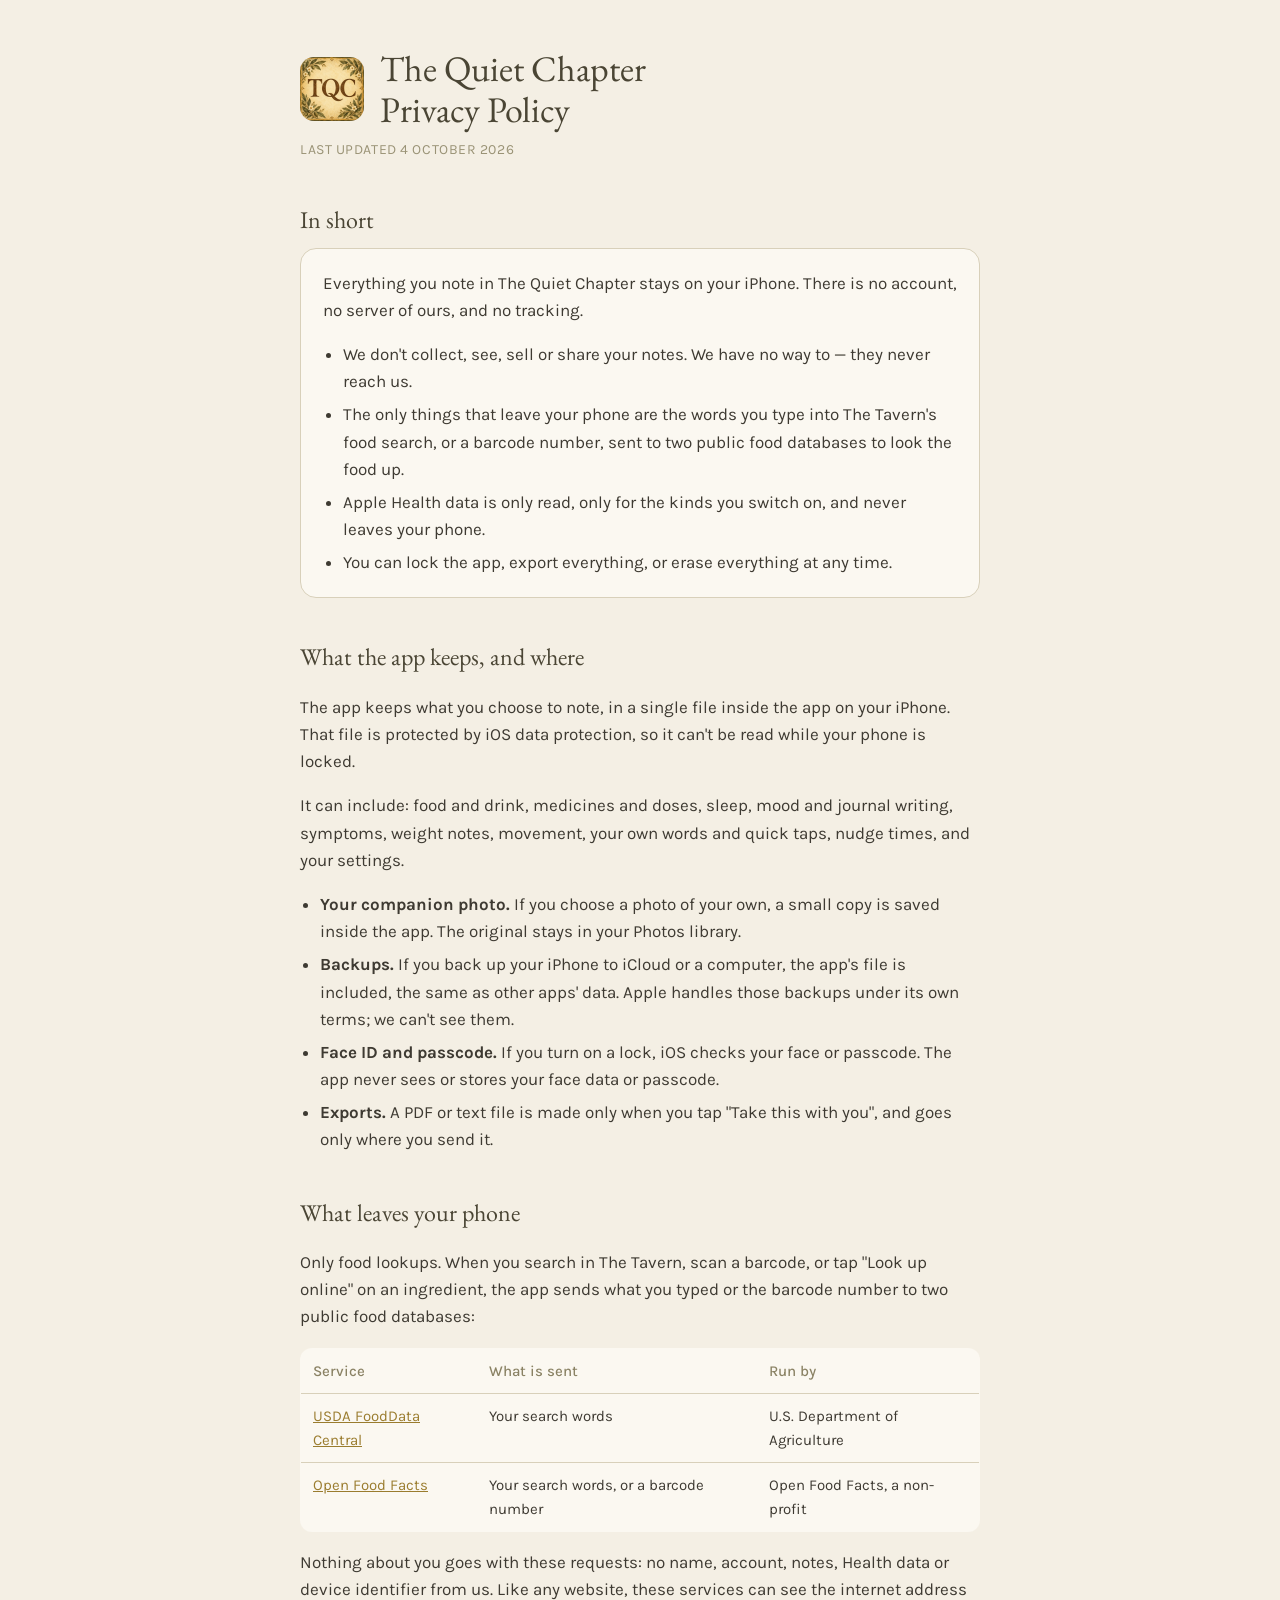
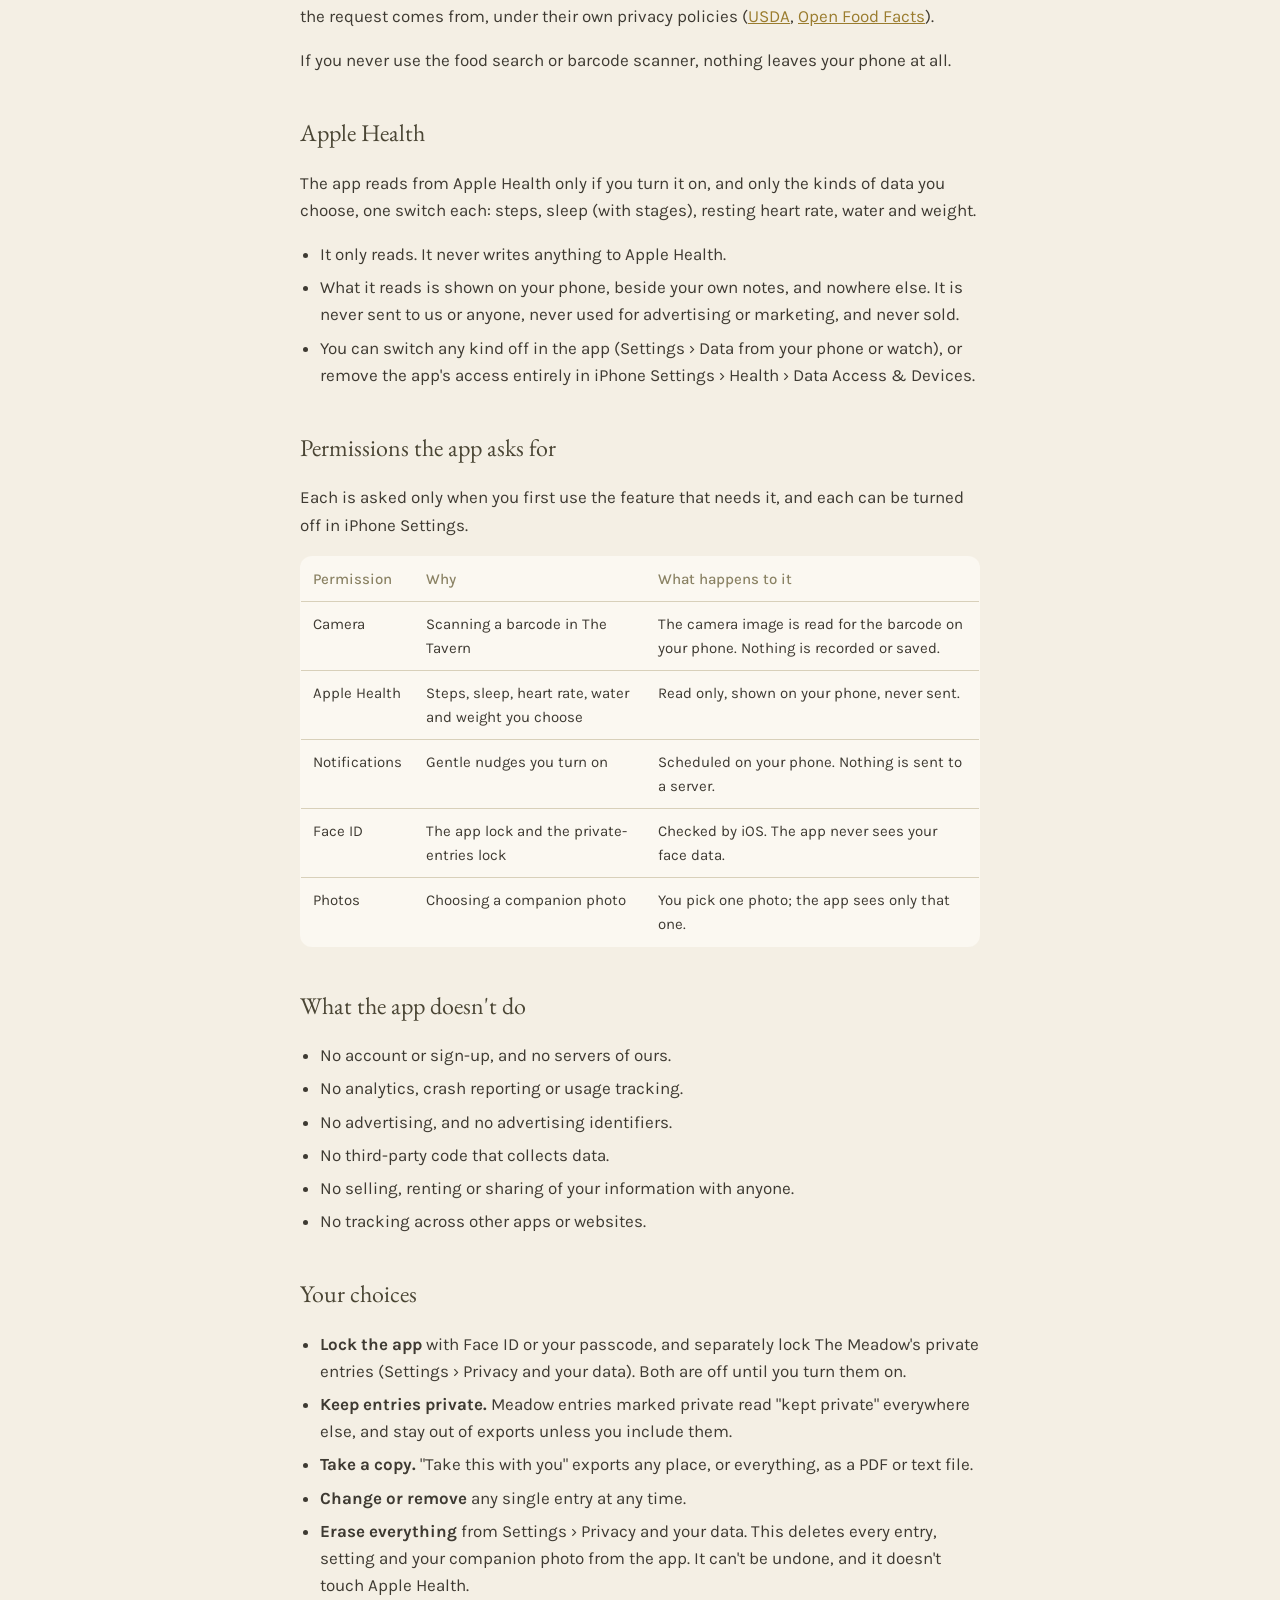
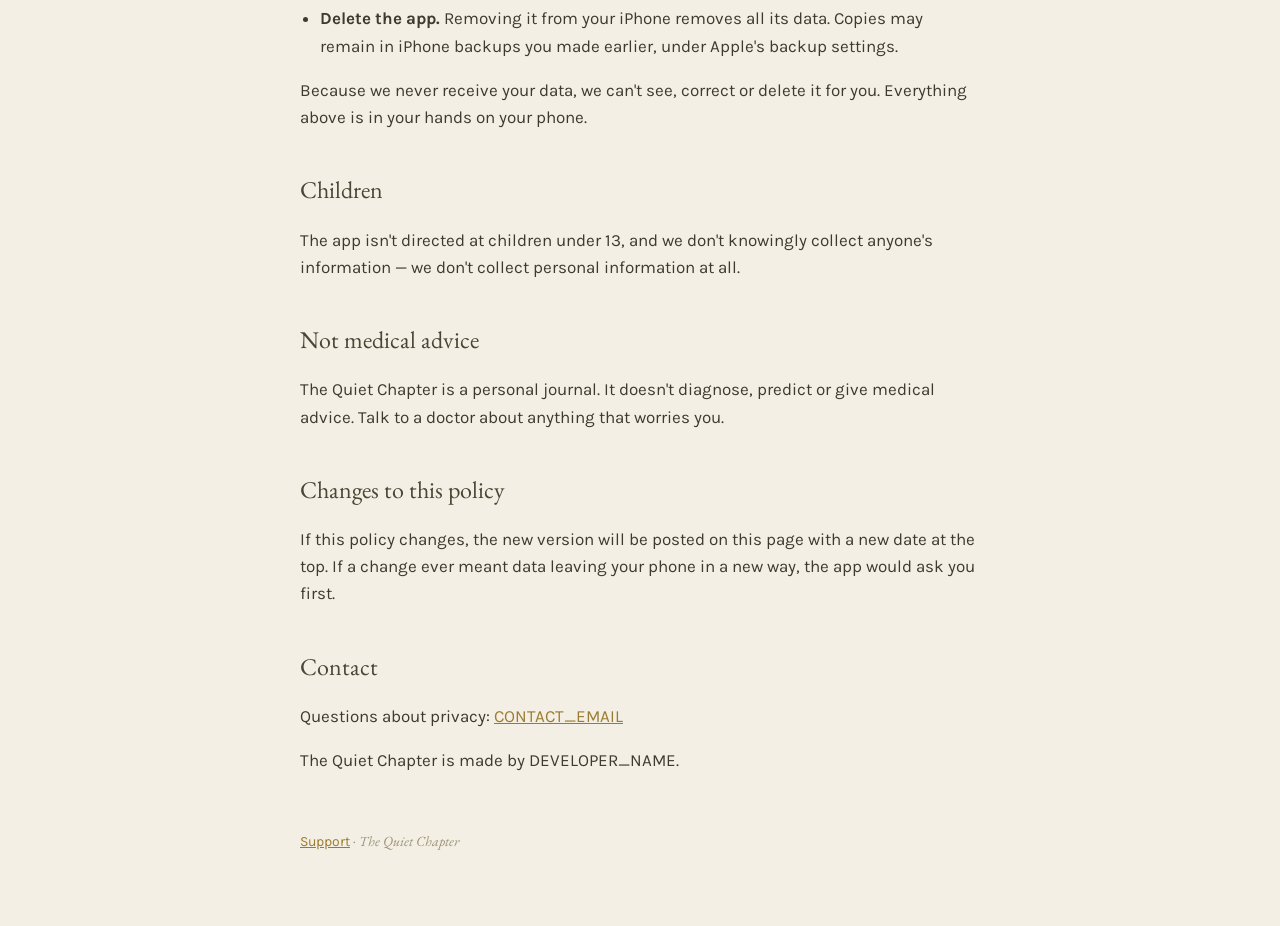
==== index.html @ cc8e4e03 "Add files via upload" ====
<!doctype html>
<html lang="en">
<head>
  <meta charset="utf-8">
  <meta name="viewport" content="width=device-width, initial-scale=1">
  <title>Privacy Policy · The Quiet Chapter</title>
  <meta name="description" content="How The Quiet Chapter handles your information: everything you note stays on your iPhone.">
  <link rel="preconnect" href="https://fonts.googleapis.com">
  <link rel="preconnect" href="https://fonts.gstatic.com" crossorigin>
  <link href="https://fonts.googleapis.com/css2?family=EB+Garamond:ital@0;1&family=Karla:wght@400;500&display=swap" rel="stylesheet">
  <link rel="stylesheet" href="style.css">
  <link rel="icon" href="icon.png">
</head>
<body>
<main>
  <header>
    <img src="icon.png" alt="">
    <h1>The Quiet Chapter<br>Privacy Policy</h1>
  </header>
  <p class="updated">Last updated 4 October 2026</p>

  <h2>In short</h2>
  <div class="card">
    <p>Everything you note in The Quiet Chapter stays on your iPhone. There is no account, no server of ours, and no tracking.</p>
    <ul>
      <li>We don't collect, see, sell or share your notes. We have no way to — they never reach us.</li>
      <li>The only things that leave your phone are the words you type into The Tavern's food search, or a barcode number, sent to two public food databases to look the food up.</li>
      <li>Apple Health data is only read, only for the kinds you switch on, and never leaves your phone.</li>
      <li>You can lock the app, export everything, or erase everything at any time.</li>
    </ul>
  </div>

  <h2>What the app keeps, and where</h2>
  <p>The app keeps what you choose to note, in a single file inside the app on your iPhone. That file is protected by iOS data protection, so it can't be read while your phone is locked.</p>
  <p>It can include: food and drink, medicines and doses, sleep, mood and journal writing, symptoms, weight notes, movement, your own words and quick taps, nudge times, and your settings.</p>
  <ul>
    <li><strong>Your companion photo.</strong> If you choose a photo of your own, a small copy is saved inside the app. The original stays in your Photos library.</li>
    <li><strong>Backups.</strong> If you back up your iPhone to iCloud or a computer, the app's file is included, the same as other apps' data. Apple handles those backups under its own terms; we can't see them.</li>
    <li><strong>Face ID and passcode.</strong> If you turn on a lock, iOS checks your face or passcode. The app never sees or stores your face data or passcode.</li>
    <li><strong>Exports.</strong> A PDF or text file is made only when you tap "Take this with you", and goes only where you send it.</li>
  </ul>

  <h2>What leaves your phone</h2>
  <p>Only food lookups. When you search in The Tavern, scan a barcode, or tap "Look up online" on an ingredient, the app sends what you typed or the barcode number to two public food databases:</p>
  <table>
    <thead><tr><th>Service</th><th>What is sent</th><th>Run by</th></tr></thead>
    <tbody>
      <tr><td><a href="https://fdc.nal.usda.gov">USDA FoodData Central</a></td><td>Your search words</td><td>U.S. Department of Agriculture</td></tr>
      <tr><td><a href="https://world.openfoodfacts.org">Open Food Facts</a></td><td>Your search words, or a barcode number</td><td>Open Food Facts, a non-profit</td></tr>
    </tbody>
  </table>
  <p>Nothing about you goes with these requests: no name, account, notes, Health data or device identifier from us. Like any website, these services can see the internet address the request comes from, under their own privacy policies (<a href="https://www.usda.gov/privacy-policy">USDA</a>, <a href="https://world.openfoodfacts.org/privacy">Open Food Facts</a>).</p>
  <p>If you never use the food search or barcode scanner, nothing leaves your phone at all.</p>

  <h2>Apple Health</h2>
  <p>The app reads from Apple Health only if you turn it on, and only the kinds of data you choose, one switch each: steps, sleep (with stages), resting heart rate, water and weight.</p>
  <ul>
    <li>It only reads. It never writes anything to Apple Health.</li>
    <li>What it reads is shown on your phone, beside your own notes, and nowhere else. It is never sent to us or anyone, never used for advertising or marketing, and never sold.</li>
    <li>You can switch any kind off in the app (Settings › Data from your phone or watch), or remove the app's access entirely in iPhone Settings › Health › Data Access &amp; Devices.</li>
  </ul>

  <h2>Permissions the app asks for</h2>
  <p>Each is asked only when you first use the feature that needs it, and each can be turned off in iPhone Settings.</p>
  <table>
    <thead><tr><th>Permission</th><th>Why</th><th>What happens to it</th></tr></thead>
    <tbody>
      <tr><td>Camera</td><td>Scanning a barcode in The Tavern</td><td>The camera image is read for the barcode on your phone. Nothing is recorded or saved.</td></tr>
      <tr><td>Apple Health</td><td>Steps, sleep, heart rate, water and weight you choose</td><td>Read only, shown on your phone, never sent.</td></tr>
      <tr><td>Notifications</td><td>Gentle nudges you turn on</td><td>Scheduled on your phone. Nothing is sent to a server.</td></tr>
      <tr><td>Face ID</td><td>The app lock and the private-entries lock</td><td>Checked by iOS. The app never sees your face data.</td></tr>
      <tr><td>Photos</td><td>Choosing a companion photo</td><td>You pick one photo; the app sees only that one.</td></tr>
    </tbody>
  </table>

  <h2>What the app doesn't do</h2>
  <ul>
    <li>No account or sign-up, and no servers of ours.</li>
    <li>No analytics, crash reporting or usage tracking.</li>
    <li>No advertising, and no advertising identifiers.</li>
    <li>No third-party code that collects data.</li>
    <li>No selling, renting or sharing of your information with anyone.</li>
    <li>No tracking across other apps or websites.</li>
  </ul>

  <h2>Your choices</h2>
  <ul>
    <li><strong>Lock the app</strong> with Face ID or your passcode, and separately lock The Meadow's private entries (Settings › Privacy and your data). Both are off until you turn them on.</li>
    <li><strong>Keep entries private.</strong> Meadow entries marked private read "kept private" everywhere else, and stay out of exports unless you include them.</li>
    <li><strong>Take a copy.</strong> "Take this with you" exports any place, or everything, as a PDF or text file.</li>
    <li><strong>Change or remove</strong> any single entry at any time.</li>
    <li><strong>Erase everything</strong> from Settings › Privacy and your data. This deletes every entry, setting and your companion photo from the app. It can't be undone, and it doesn't touch Apple Health.</li>
    <li><strong>Delete the app.</strong> Removing it from your iPhone removes all its data. Copies may remain in iPhone backups you made earlier, under Apple's backup settings.</li>
  </ul>
  <p>Because we never receive your data, we can't see, correct or delete it for you. Everything above is in your hands on your phone.</p>

  <h2>Children</h2>
  <p>The app isn't directed at children under 13, and we don't knowingly collect anyone's information — we don't collect personal information at all.</p>

  <h2>Not medical advice</h2>
  <p>The Quiet Chapter is a personal journal. It doesn't diagnose, predict or give medical advice. Talk to a doctor about anything that worries you.</p>

  <h2>Changes to this policy</h2>
  <p>If this policy changes, the new version will be posted on this page with a new date at the top. If a change ever meant data leaving your phone in a new way, the app would ask you first.</p>

  <h2>Contact</h2>
  <p>Questions about privacy: <a href="mailto:CONTACT_EMAIL">CONTACT_EMAIL</a></p>
  <p>The Quiet Chapter is made by DEVELOPER_NAME.</p>

  <footer>
    <a href="support.html">Support</a> · <span class="quiet">The Quiet Chapter</span>
  </footer>
</main>
</body>
</html>
---- style.css ----
:root {
  --paper: #F4EFE4;
  --card: #FBF8F1;
  --line: #D8D0BA;
  --ink: #3E3A32;
  --ink-soft: #4A4534;
  --muted: #8A8264;
  --faint: #9A9376;
  --link: #9A7C2E;
}

* { box-sizing: border-box; }

body {
  margin: 0;
  background: var(--paper);
  color: var(--ink);
  font: 400 17px/1.6 "Karla", system-ui, -apple-system, sans-serif;
}

main {
  max-width: 720px;
  margin: 0 auto;
  padding: 48px 20px 72px;
}

header {
  display: flex;
  align-items: center;
  gap: 16px;
  margin-bottom: 8px;
}

header img {
  width: 64px;
  height: 64px;
  border-radius: 14px;
}

h1, h2 {
  font-family: "EB Garamond", Georgia, serif;
  font-weight: 400;
  color: var(--ink-soft);
}

h1 { font-size: 36px; line-height: 1.15; margin: 0; }
h2 { font-size: 24px; margin: 40px 0 8px; }

.updated {
  color: var(--faint);
  font-size: 14px;
  letter-spacing: 0.04em;
  text-transform: uppercase;
  margin: 4px 0 28px;
}

.card {
  background: var(--card);
  border: 1px solid var(--line);
  border-radius: 16px;
  padding: 4px 22px;
}

a { color: var(--link); }

ul { padding-left: 1.2em; }
li { margin: 6px 0; }

table {
  width: 100%;
  border-collapse: collapse;
  background: var(--card);
  border: 1px solid var(--line);
  border-radius: 12px;
  overflow: hidden;
  font-size: 15px;
}

th, td {
  text-align: left;
  vertical-align: top;
  padding: 10px 12px;
  border-bottom: 1px solid var(--line);
}

th { color: var(--muted); font-weight: 500; }
tr:last-child td { border-bottom: 0; }

.quiet {
  font-family: "EB Garamond", Georgia, serif;
  font-style: italic;
  color: var(--faint);
}

footer {
  margin-top: 56px;
  color: var(--faint);
  font-size: 14px;
}

@media (max-width: 560px) {
  body { font-size: 16px; }
  h1 { font-size: 30px; }
  table, thead, tbody, tr, th, td { display: block; }
  thead { display: none; }
  td { border-bottom: 0; padding: 4px 12px; }
  tr { border-bottom: 1px solid var(--line); padding: 8px 0; }
  td:first-child { font-weight: 500; }
}
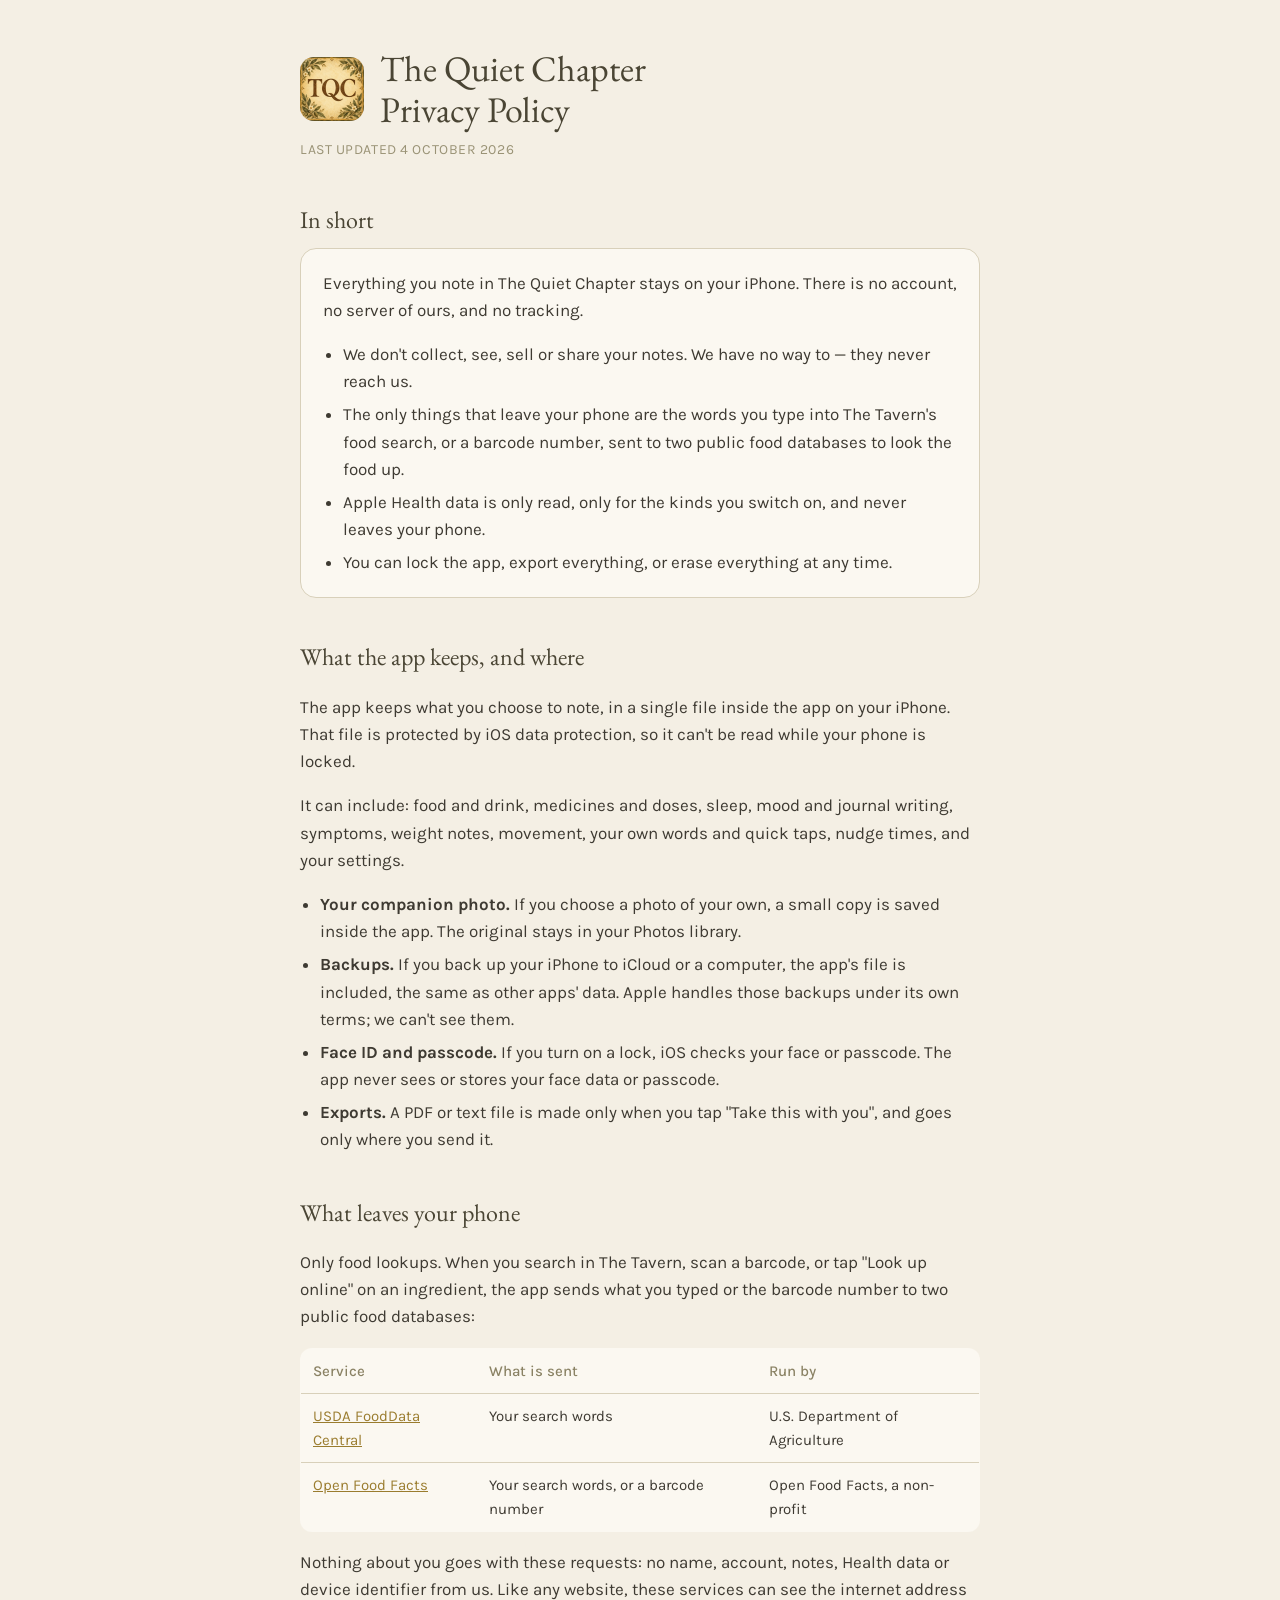
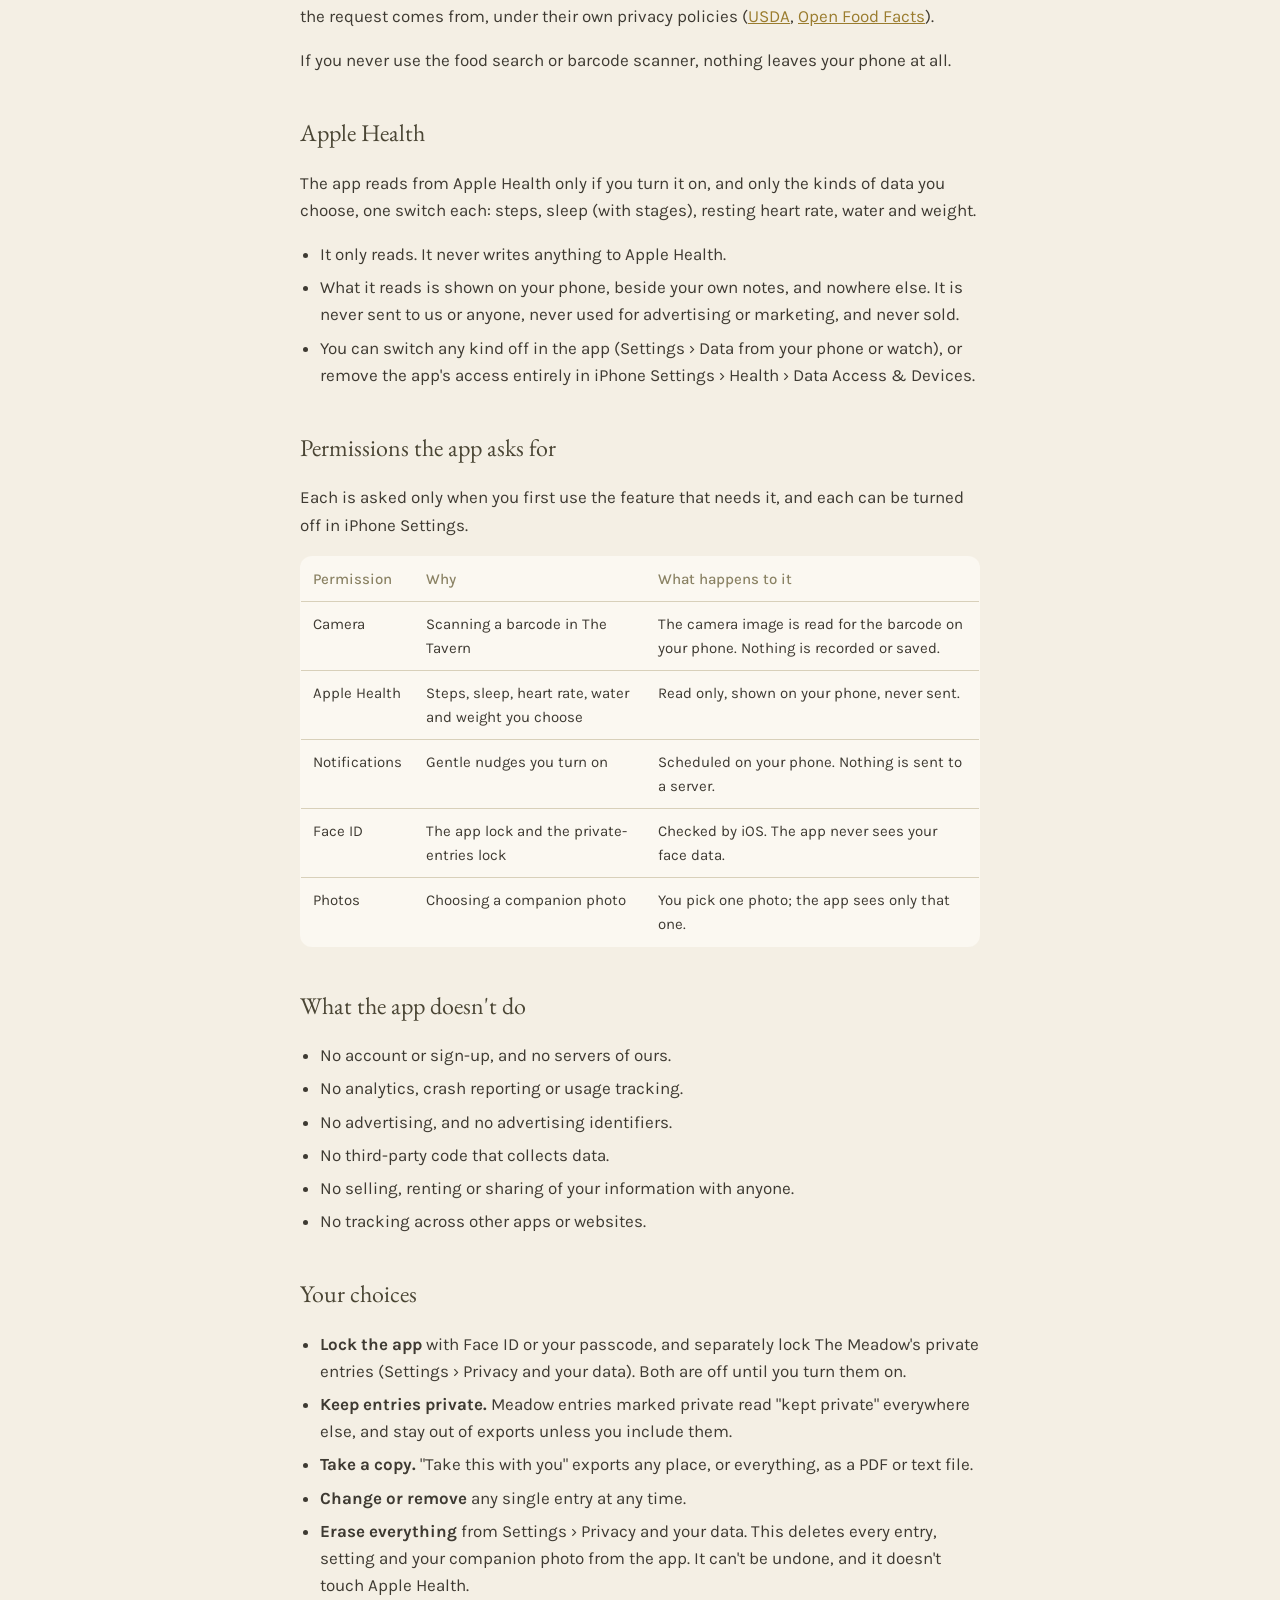
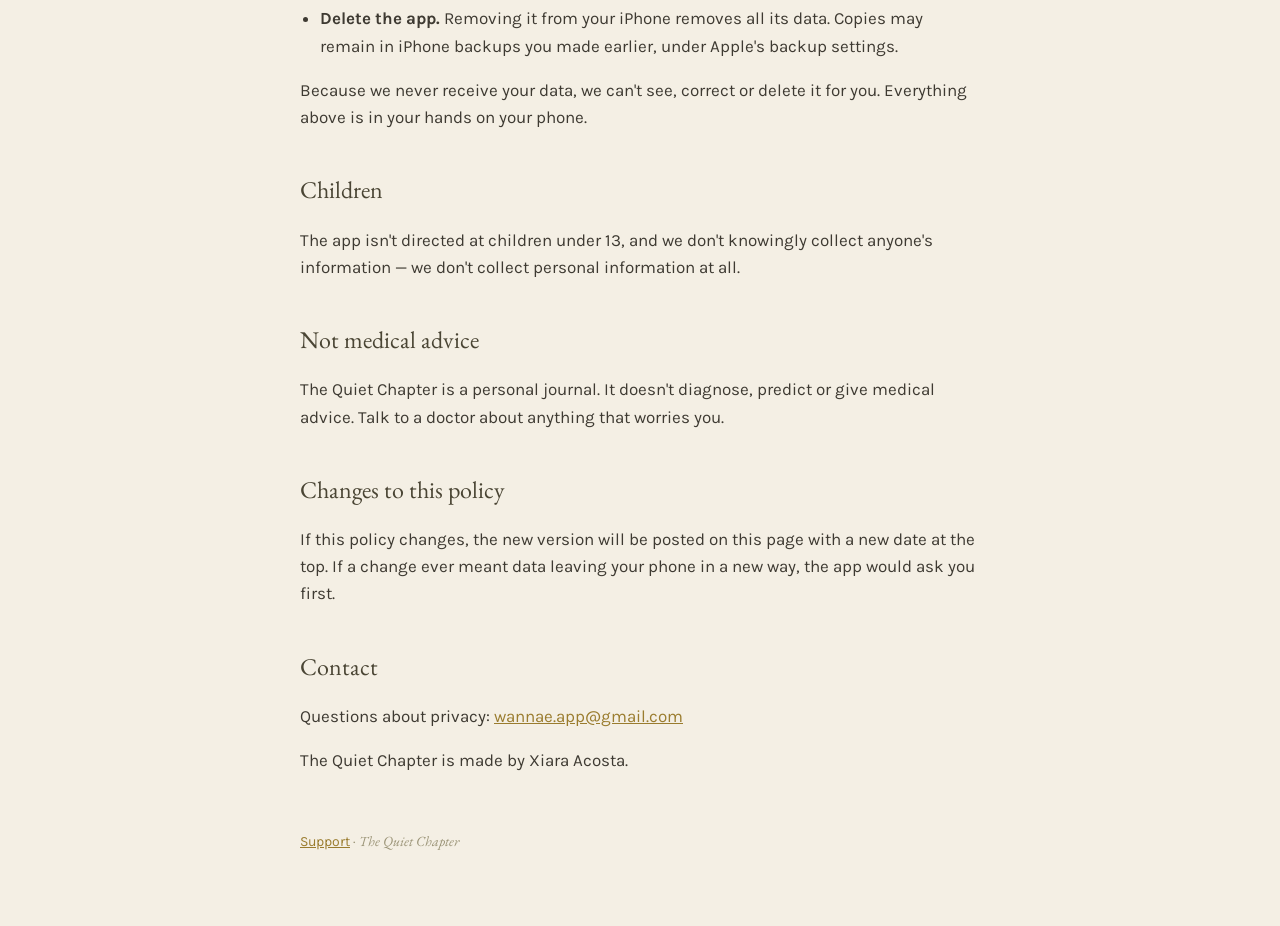
==== commit 9a9257d9: "Add files via upload" ====
--- a/index.html
+++ b/index.html
@@ -104,8 +104,8 @@
   <p>If this policy changes, the new version will be posted on this page with a new date at the top. If a change ever meant data leaving your phone in a new way, the app would ask you first.</p>
 
   <h2>Contact</h2>
-  <p>Questions about privacy: <a href="mailto:CONTACT_EMAIL">CONTACT_EMAIL</a></p>
-  <p>The Quiet Chapter is made by DEVELOPER_NAME.</p>
+  <p>Questions about privacy: <a href="mailto:wannae.app@gmail.com">wannae.app@gmail.com</a></p>
+  <p>The Quiet Chapter is made by Xiara Acosta.</p>
 
   <footer>
     <a href="support.html">Support</a> · <span class="quiet">The Quiet Chapter</span>
